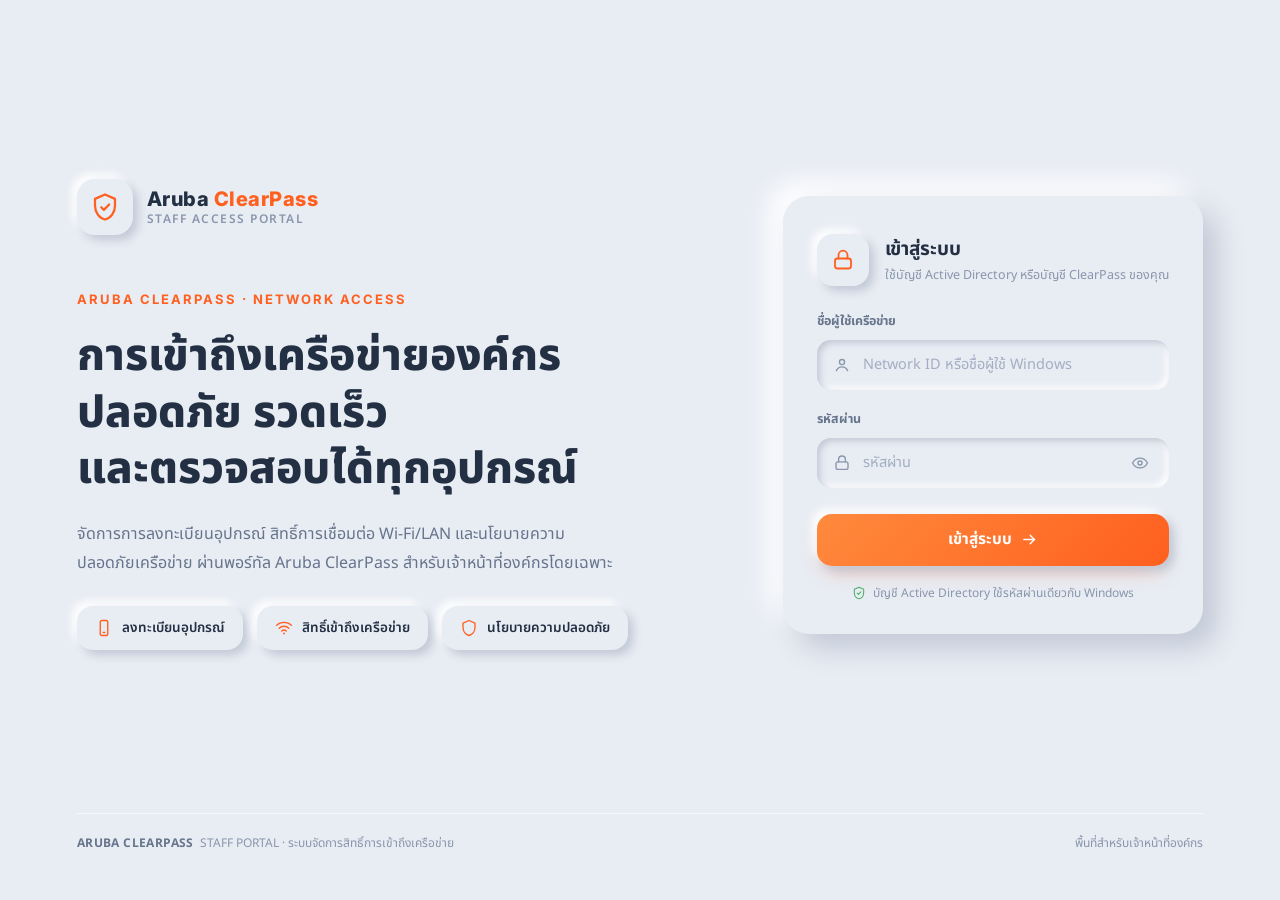
==== index.html @ ba5e0c8e "Add Neumorphic staff login page for Aruba ClearPass portal Single-file static login page matching th" ====
<!DOCTYPE html>
<html lang="th">
<head>
<meta charset="UTF-8" />
<meta name="viewport" content="width=device-width, initial-scale=1.0" />
<title>Aruba ClearPass · Staff Portal</title>
<link rel="preconnect" href="https://fonts.googleapis.com" />
<link rel="preconnect" href="https://fonts.gstatic.com" crossorigin />
<link href="https://fonts.googleapis.com/css2?family=Noto+Sans+Thai:wght@400;500;600;700;800&family=Inter:wght@400;500;600;700;800&display=swap" rel="stylesheet" />
<style>
  :root{
    --bg:#e8ecf3;
    --shadow-dark:#c1c9d6;
    --shadow-light:#ffffff;
    --text-primary:#233043;
    --text-secondary:#66748c;
    --text-muted:#8996ac;
    --accent-1:#ff8a3d;
    --accent-2:#ff5f1f;
    --accent-soft:rgba(255,95,31,0.12);
    --card-radius:26px;

    --raise:9px 9px 18px var(--shadow-dark), -9px -9px 18px var(--shadow-light);
    --raise-sm:5px 5px 10px var(--shadow-dark), -5px -5px 10px var(--shadow-light);
    --raise-lg:14px 14px 28px var(--shadow-dark), -14px -14px 28px var(--shadow-light);
    --press:inset 4px 4px 8px var(--shadow-dark), inset -4px -4px 8px var(--shadow-light);
    --press-sm:inset 3px 3px 6px var(--shadow-dark), inset -3px -3px 6px var(--shadow-light);
  }

  *{box-sizing:border-box;}
  html,body{height:100%;}
  body{
    margin:0;
    background:var(--bg);
    font-family:"Noto Sans Thai","Inter",system-ui,-apple-system,sans-serif;
    color:var(--text-primary);
    -webkit-font-smoothing:antialiased;
  }

  .page{
    min-height:100vh;
    display:flex;
    flex-direction:column;
    padding:48px clamp(24px,6vw,88px);
    gap:32px;
  }

  .top-row{
    flex:1;
    display:flex;
    align-items:center;
    justify-content:space-between;
    gap:40px;
    flex-wrap:wrap;
  }

  /* -------- Brand / hero (left) -------- */
  .hero{
    flex:1 1 520px;
    min-width:280px;
    display:flex;
    flex-direction:column;
    height:100%;
    justify-content:center;
    gap:56px;
  }

  .brand{
    display:flex;
    align-items:center;
    gap:14px;
  }

  .brand-mark{
    width:56px;
    height:56px;
    border-radius:18px;
    background:var(--bg);
    box-shadow:var(--raise-sm);
    display:flex;
    align-items:center;
    justify-content:center;
    flex-shrink:0;
  }
  .brand-mark svg{width:30px;height:30px;}

  .brand-word{
    display:flex;
    flex-direction:column;
    line-height:1.15;
  }
  .brand-word .name{
    font-family:"Inter",sans-serif;
    font-weight:800;
    font-size:20px;
    letter-spacing:0.5px;
    color:var(--text-primary);
  }
  .brand-word .name span{color:var(--accent-2);}
  .brand-word .sub{
    font-size:12px;
    font-weight:600;
    letter-spacing:1.5px;
    color:var(--text-muted);
    text-transform:uppercase;
    margin-top:2px;
  }

  .hero-content{
    display:flex;
    flex-direction:column;
    gap:22px;
    max-width:620px;
  }

  .eyebrow{
    font-family:"Inter",sans-serif;
    font-size:13px;
    font-weight:700;
    letter-spacing:2px;
    text-transform:uppercase;
    color:var(--accent-2);
  }

  h1{
    margin:0;
    font-size:clamp(30px,4vw,44px);
    line-height:1.28;
    font-weight:800;
    color:var(--text-primary);
  }

  .lede{
    margin:0;
    font-size:16px;
    line-height:1.8;
    color:var(--text-secondary);
    max-width:540px;
  }

  .badges{
    display:flex;
    flex-wrap:wrap;
    gap:14px;
    margin-top:6px;
  }

  .badge{
    display:flex;
    align-items:center;
    gap:9px;
    padding:12px 18px;
    border-radius:16px;
    background:var(--bg);
    box-shadow:var(--raise-sm);
    font-size:13.5px;
    font-weight:600;
    color:var(--text-primary);
    white-space:nowrap;
  }
  .badge svg{width:18px;height:18px;flex-shrink:0;color:var(--accent-2);}

  /* -------- Login card (right) -------- */
  .login-card{
    flex:0 0 auto;
    width:420px;
    max-width:100%;
    background:var(--bg);
    border-radius:var(--card-radius);
    box-shadow:var(--raise-lg);
    padding:38px 34px 32px;
  }

  .card-head{
    display:flex;
    align-items:center;
    gap:16px;
    margin-bottom:26px;
  }

  .lock-badge{
    width:52px;
    height:52px;
    border-radius:16px;
    flex-shrink:0;
    background:var(--bg);
    box-shadow:var(--raise-sm);
    display:flex;
    align-items:center;
    justify-content:center;
  }
  .lock-badge svg{width:24px;height:24px;color:var(--accent-2);}

  .card-head h2{
    margin:0 0 3px;
    font-size:19px;
    font-weight:700;
    color:var(--text-primary);
  }
  .card-head p{
    margin:0;
    font-size:12.5px;
    color:var(--text-muted);
    line-height:1.4;
  }

  form{display:flex;flex-direction:column;gap:20px;}

  .field label{
    display:block;
    font-size:12.5px;
    font-weight:700;
    color:var(--text-secondary);
    margin-bottom:9px;
  }

  .field-input{
    display:flex;
    align-items:center;
    gap:10px;
    background:var(--bg);
    border-radius:14px;
    box-shadow:var(--press-sm);
    padding:0 16px;
    height:50px;
  }
  .field-input svg{width:18px;height:18px;color:var(--text-muted);flex-shrink:0;}

  .field-input input{
    border:none;
    outline:none;
    background:transparent;
    flex:1;
    height:100%;
    font-family:inherit;
    font-size:14.5px;
    color:var(--text-primary);
  }
  .field-input input::placeholder{color:#a3aec2;}

  .toggle-visibility{
    background:none;
    border:none;
    padding:4px;
    cursor:pointer;
    display:flex;
    color:var(--text-muted);
  }
  .toggle-visibility:hover{color:var(--text-secondary);}

  .submit-btn{
    margin-top:6px;
    height:52px;
    border:none;
    border-radius:15px;
    cursor:pointer;
    display:flex;
    align-items:center;
    justify-content:center;
    gap:9px;
    font-family:inherit;
    font-size:15.5px;
    font-weight:700;
    color:#fff;
    background:linear-gradient(135deg,var(--accent-1),var(--accent-2));
    box-shadow:var(--raise-sm), 0 10px 22px -10px rgba(255,95,31,0.55);
    transition:transform .12s ease, box-shadow .12s ease;
  }
  .submit-btn svg{width:17px;height:17px;}
  .submit-btn:hover{transform:translateY(-1px);}
  .submit-btn:active{
    transform:translateY(0);
    box-shadow:var(--press-sm);
  }

  .hint{
    margin:18px 0 0;
    display:flex;
    align-items:center;
    justify-content:center;
    gap:7px;
    font-size:12px;
    color:var(--text-muted);
  }
  .hint svg{width:14px;height:14px;color:#4fae6a;flex-shrink:0;}

  /* -------- Footer -------- */
  .footer-bar{
    display:flex;
    align-items:center;
    justify-content:space-between;
    flex-wrap:wrap;
    gap:8px;
    padding-top:20px;
    border-top:1px solid rgba(255,255,255,0.6);
    font-size:12px;
    color:var(--text-muted);
  }
  .footer-bar strong{color:var(--text-secondary);font-weight:700;letter-spacing:0.4px;}

  @media (max-width:900px){
    .top-row{justify-content:center;}
    .hero{align-items:center;text-align:center;}
    .hero-content{align-items:center;}
    .badges{justify-content:center;}
    .brand{justify-content:center;}
    .login-card{margin:0 auto;}
  }

  @media (max-width:480px){
    .page{padding:28px 18px;}
    .login-card{padding:30px 22px 26px;}
    .footer-bar{flex-direction:column;text-align:center;}
  }
</style>
</head>
<body>
  <div class="page">
    <div class="top-row">

      <!-- ===== Hero / left side ===== -->
      <div class="hero">
        <div class="brand">
          <div class="brand-mark">
            <svg viewBox="0 0 24 24" fill="none" xmlns="http://www.w3.org/2000/svg">
              <path d="M12 2L4 5.5V11c0 5.25 3.4 9.86 8 11 4.6-1.14 8-5.75 8-11V5.5L12 2Z" stroke="#ff5f1f" stroke-width="1.8" stroke-linejoin="round"/>
              <path d="M9 12.2l2.1 2.1L15.3 10" stroke="#ff5f1f" stroke-width="1.8" stroke-linecap="round" stroke-linejoin="round"/>
            </svg>
          </div>
          <div class="brand-word">
            <span class="name">Aruba <span>ClearPass</span></span>
            <span class="sub">Staff Access Portal</span>
          </div>
        </div>

        <div class="hero-content">
          <span class="eyebrow">ARUBA CLEARPASS &middot; NETWORK ACCESS</span>
          <h1>การเข้าถึงเครือข่ายองค์กร<br/>ปลอดภัย รวดเร็ว<br/>และตรวจสอบได้ทุกอุปกรณ์</h1>
          <p class="lede">
            จัดการการลงทะเบียนอุปกรณ์ สิทธิ์การเชื่อมต่อ Wi-Fi/LAN และนโยบายความปลอดภัยเครือข่าย
            ผ่านพอร์ทัล Aruba ClearPass สำหรับเจ้าหน้าที่องค์กรโดยเฉพาะ
          </p>

          <div class="badges">
            <div class="badge">
              <svg viewBox="0 0 24 24" fill="none" xmlns="http://www.w3.org/2000/svg"><rect x="7" y="2" width="10" height="20" rx="2" stroke="currentColor" stroke-width="1.8"/><path d="M11 18h2" stroke="currentColor" stroke-width="1.8" stroke-linecap="round"/></svg>
              ลงทะเบียนอุปกรณ์
            </div>
            <div class="badge">
              <svg viewBox="0 0 24 24" fill="none" xmlns="http://www.w3.org/2000/svg"><path d="M2 8.5c5.5-5.3 14.5-5.3 20 0" stroke="currentColor" stroke-width="1.8" stroke-linecap="round"/><path d="M5.5 12.3c3.7-3.5 9.3-3.5 13 0" stroke="currentColor" stroke-width="1.8" stroke-linecap="round"/><path d="M9 16.1c1.9-1.7 4.1-1.7 6 0" stroke="currentColor" stroke-width="1.8" stroke-linecap="round"/><circle cx="12" cy="19.3" r="1.2" fill="currentColor"/></svg>
              สิทธิ์เข้าถึงเครือข่าย
            </div>
            <div class="badge">
              <svg viewBox="0 0 24 24" fill="none" xmlns="http://www.w3.org/2000/svg"><path d="M12 2L4 5.5V11c0 5.25 3.4 9.86 8 11 4.6-1.14 8-5.75 8-11V5.5L12 2Z" stroke="currentColor" stroke-width="1.8" stroke-linejoin="round"/></svg>
              นโยบายความปลอดภัย
            </div>
          </div>
        </div>
      </div>

      <!-- ===== Login card / right side ===== -->
      <div class="login-card">
        <div class="card-head">
          <div class="lock-badge">
            <svg viewBox="0 0 24 24" fill="none" xmlns="http://www.w3.org/2000/svg"><rect x="4" y="10.5" width="16" height="10" rx="2.5" stroke="currentColor" stroke-width="1.8"/><path d="M7.5 10.5V7.2a4.5 4.5 0 0 1 9 0v3.3" stroke="currentColor" stroke-width="1.8" stroke-linecap="round"/></svg>
          </div>
          <div>
            <h2>เข้าสู่ระบบ</h2>
            <p>ใช้บัญชี Active Directory หรือบัญชี ClearPass ของคุณ</p>
          </div>
        </div>

        <form id="loginForm" autocomplete="off">
          <div class="field">
            <label for="username">ชื่อผู้ใช้เครือข่าย</label>
            <div class="field-input">
              <svg viewBox="0 0 24 24" fill="none" xmlns="http://www.w3.org/2000/svg"><circle cx="12" cy="8" r="3.4" stroke="currentColor" stroke-width="1.8"/><path d="M4.5 19.5c1.6-3.3 4.5-5 7.5-5s5.9 1.7 7.5 5" stroke="currentColor" stroke-width="1.8" stroke-linecap="round"/></svg>
              <input id="username" name="username" type="text" placeholder="Network ID หรือชื่อผู้ใช้ Windows" />
            </div>
          </div>

          <div class="field">
            <label for="password">รหัสผ่าน</label>
            <div class="field-input">
              <svg viewBox="0 0 24 24" fill="none" xmlns="http://www.w3.org/2000/svg"><rect x="4" y="10.5" width="16" height="10" rx="2.5" stroke="currentColor" stroke-width="1.8"/><path d="M7.5 10.5V7.2a4.5 4.5 0 0 1 9 0v3.3" stroke="currentColor" stroke-width="1.8" stroke-linecap="round"/></svg>
              <input id="password" name="password" type="password" placeholder="รหัสผ่าน" />
              <button type="button" class="toggle-visibility" id="togglePw" aria-label="แสดง/ซ่อนรหัสผ่าน">
                <svg viewBox="0 0 24 24" fill="none" xmlns="http://www.w3.org/2000/svg" id="eyeIcon"><path d="M2 12s3.6-6.5 10-6.5S22 12 22 12s-3.6 6.5-10 6.5S2 12 2 12Z" stroke="currentColor" stroke-width="1.8" stroke-linejoin="round"/><circle cx="12" cy="12" r="2.7" stroke="currentColor" stroke-width="1.8"/></svg>
              </button>
            </div>
          </div>

          <button type="submit" class="submit-btn">
            เข้าสู่ระบบ
            <svg viewBox="0 0 24 24" fill="none" xmlns="http://www.w3.org/2000/svg"><path d="M4 12h15" stroke="currentColor" stroke-width="2" stroke-linecap="round"/><path d="M13 6l6 6-6 6" stroke="currentColor" stroke-width="2" stroke-linecap="round" stroke-linejoin="round"/></svg>
          </button>
        </form>

        <p class="hint">
          <svg viewBox="0 0 24 24" fill="none" xmlns="http://www.w3.org/2000/svg"><path d="M12 2L4 5.5V11c0 5.25 3.4 9.86 8 11 4.6-1.14 8-5.75 8-11V5.5L12 2Z" stroke="currentColor" stroke-width="1.8" stroke-linejoin="round"/><path d="M9 12.2l2.1 2.1L15.3 10" stroke="currentColor" stroke-width="1.8" stroke-linecap="round" stroke-linejoin="round"/></svg>
          บัญชี Active Directory ใช้รหัสผ่านเดียวกับ Windows
        </p>
      </div>

    </div>

    <!-- ===== Footer ===== -->
    <div class="footer-bar">
      <span><strong>ARUBA CLEARPASS</strong> &nbsp;STAFF PORTAL &middot; ระบบจัดการสิทธิ์การเข้าถึงเครือข่าย</span>
      <span>พื้นที่สำหรับเจ้าหน้าที่องค์กร</span>
    </div>
  </div>

<script>
  const pwInput = document.getElementById('password');
  const toggleBtn = document.getElementById('togglePw');
  const eyeIcon = document.getElementById('eyeIcon');

  const eyeOpen = '<path d="M2 12s3.6-6.5 10-6.5S22 12 22 12s-3.6 6.5-10 6.5S2 12 2 12Z" stroke="currentColor" stroke-width="1.8" stroke-linejoin="round"/><circle cx="12" cy="12" r="2.7" stroke="currentColor" stroke-width="1.8"/>';
  const eyeClosed = '<path d="M3 3l18 18" stroke="currentColor" stroke-width="1.8" stroke-linecap="round"/><path d="M9.9 5.1A10.8 10.8 0 0 1 12 5c6.4 0 10 6.5 10 6.5a15.6 15.6 0 0 1-3.2 4M6.5 6.7C3.7 8.5 2 12 2 12s3.6 6.5 10 6.5c1.5 0 2.8-.3 4-.8" stroke="currentColor" stroke-width="1.8" stroke-linecap="round" stroke-linejoin="round"/>';

  toggleBtn.addEventListener('click', () => {
    const isHidden = pwInput.type === 'password';
    pwInput.type = isHidden ? 'text' : 'password';
    eyeIcon.innerHTML = isHidden ? eyeClosed : eyeOpen;
  });

  document.getElementById('loginForm').addEventListener('submit', (e) => {
    e.preventDefault();
  });
</script>
</body>
</html>
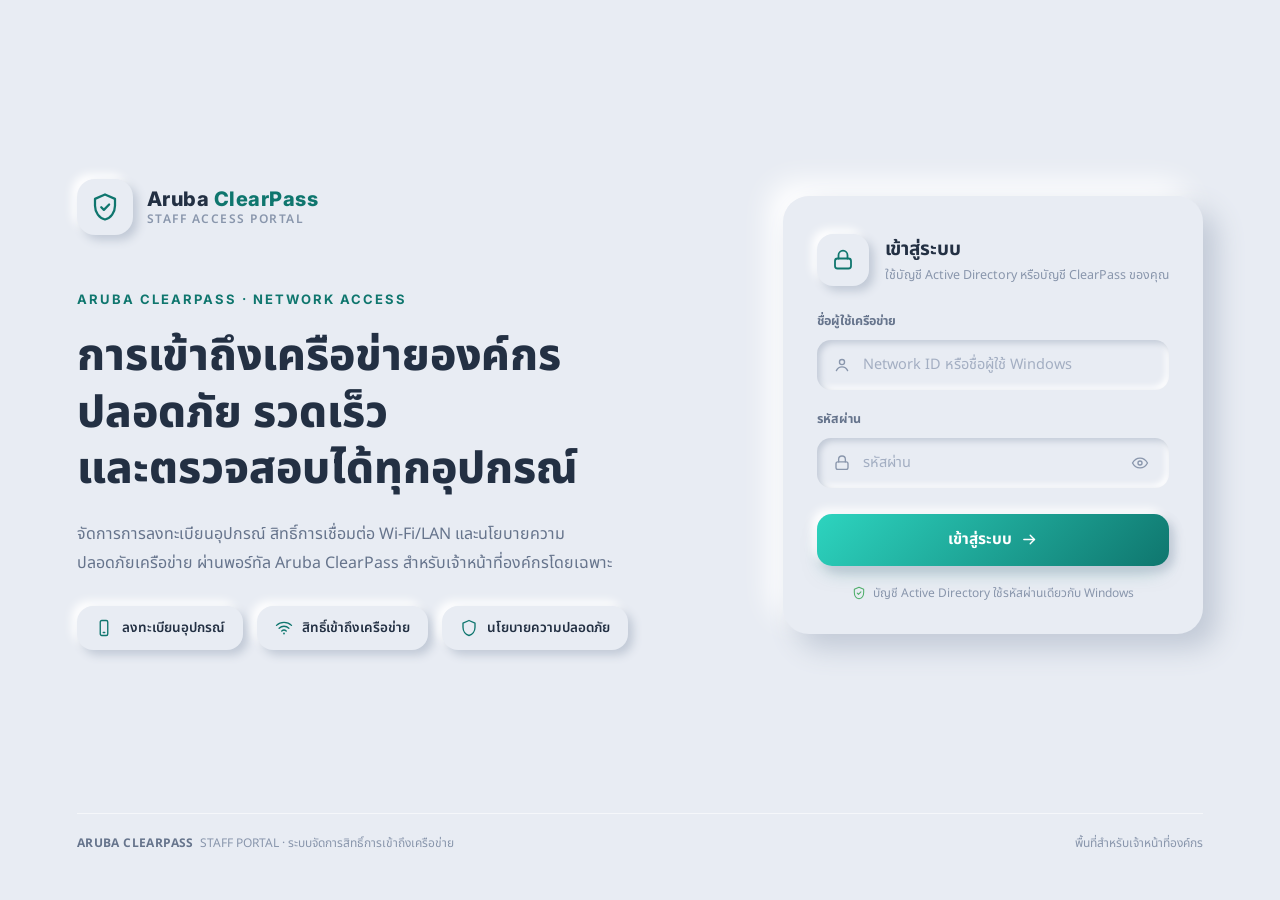
==== commit 28095cb5: "Switch accent color to teal to match reference design Co-Authored-By: Claude Sonnet 5 <noreply@anthr" ====
--- a/index.html
+++ b/index.html
@@ -15,9 +15,9 @@
     --text-primary:#233043;
     --text-secondary:#66748c;
     --text-muted:#8996ac;
-    --accent-1:#ff8a3d;
-    --accent-2:#ff5f1f;
-    --accent-soft:rgba(255,95,31,0.12);
+    --accent-1:#2dd4bf;
+    --accent-2:#0f766e;
+    --accent-soft:rgba(15,118,110,0.12);
     --card-radius:26px;
 
     --raise:9px 9px 18px var(--shadow-dark), -9px -9px 18px var(--shadow-light);
@@ -263,7 +263,7 @@
     font-weight:700;
     color:#fff;
     background:linear-gradient(135deg,var(--accent-1),var(--accent-2));
-    box-shadow:var(--raise-sm), 0 10px 22px -10px rgba(255,95,31,0.55);
+    box-shadow:var(--raise-sm), 0 10px 22px -10px rgba(15,118,110,0.5);
     transition:transform .12s ease, box-shadow .12s ease;
   }
   .submit-btn svg{width:17px;height:17px;}
@@ -323,8 +323,8 @@
         <div class="brand">
           <div class="brand-mark">
             <svg viewBox="0 0 24 24" fill="none" xmlns="http://www.w3.org/2000/svg">
-              <path d="M12 2L4 5.5V11c0 5.25 3.4 9.86 8 11 4.6-1.14 8-5.75 8-11V5.5L12 2Z" stroke="#ff5f1f" stroke-width="1.8" stroke-linejoin="round"/>
-              <path d="M9 12.2l2.1 2.1L15.3 10" stroke="#ff5f1f" stroke-width="1.8" stroke-linecap="round" stroke-linejoin="round"/>
+              <path d="M12 2L4 5.5V11c0 5.25 3.4 9.86 8 11 4.6-1.14 8-5.75 8-11V5.5L12 2Z" stroke="#0f766e" stroke-width="1.8" stroke-linejoin="round"/>
+              <path d="M9 12.2l2.1 2.1L15.3 10" stroke="#0f766e" stroke-width="1.8" stroke-linecap="round" stroke-linejoin="round"/>
             </svg>
           </div>
           <div class="brand-word">
